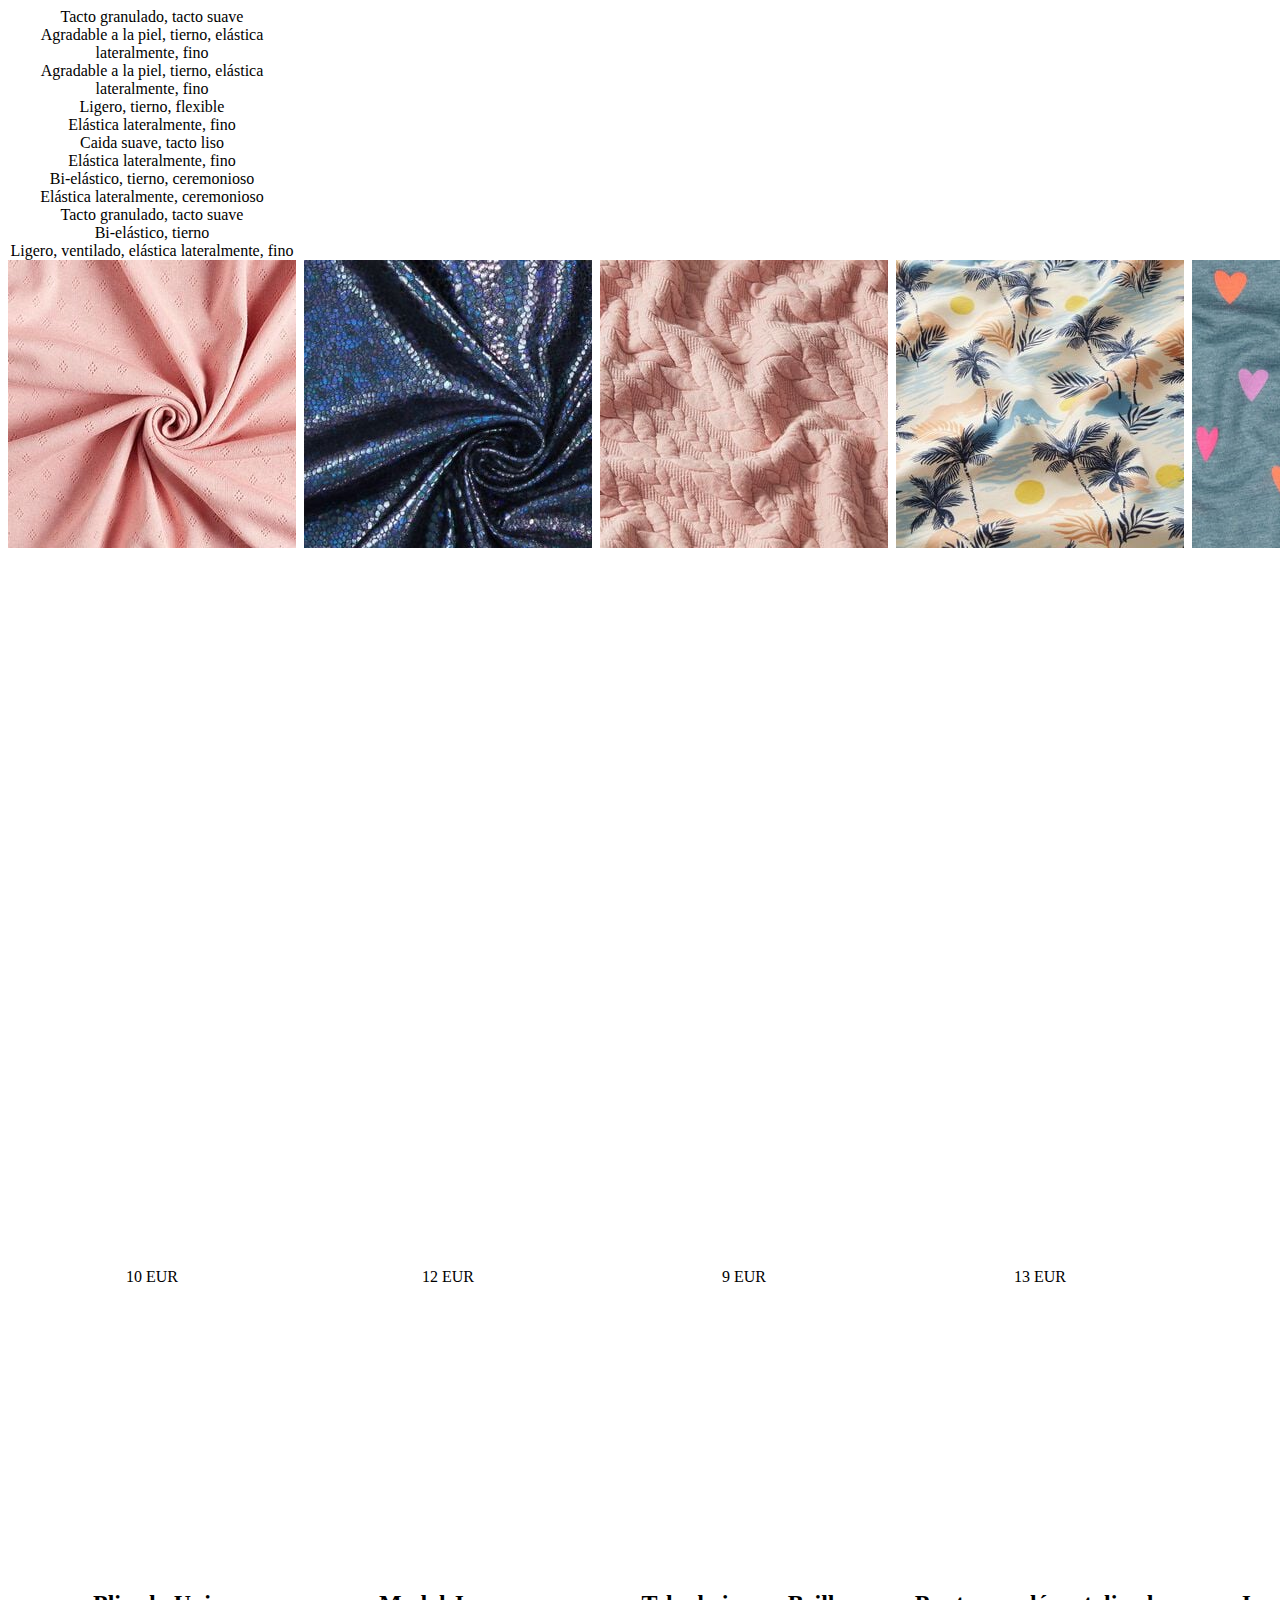
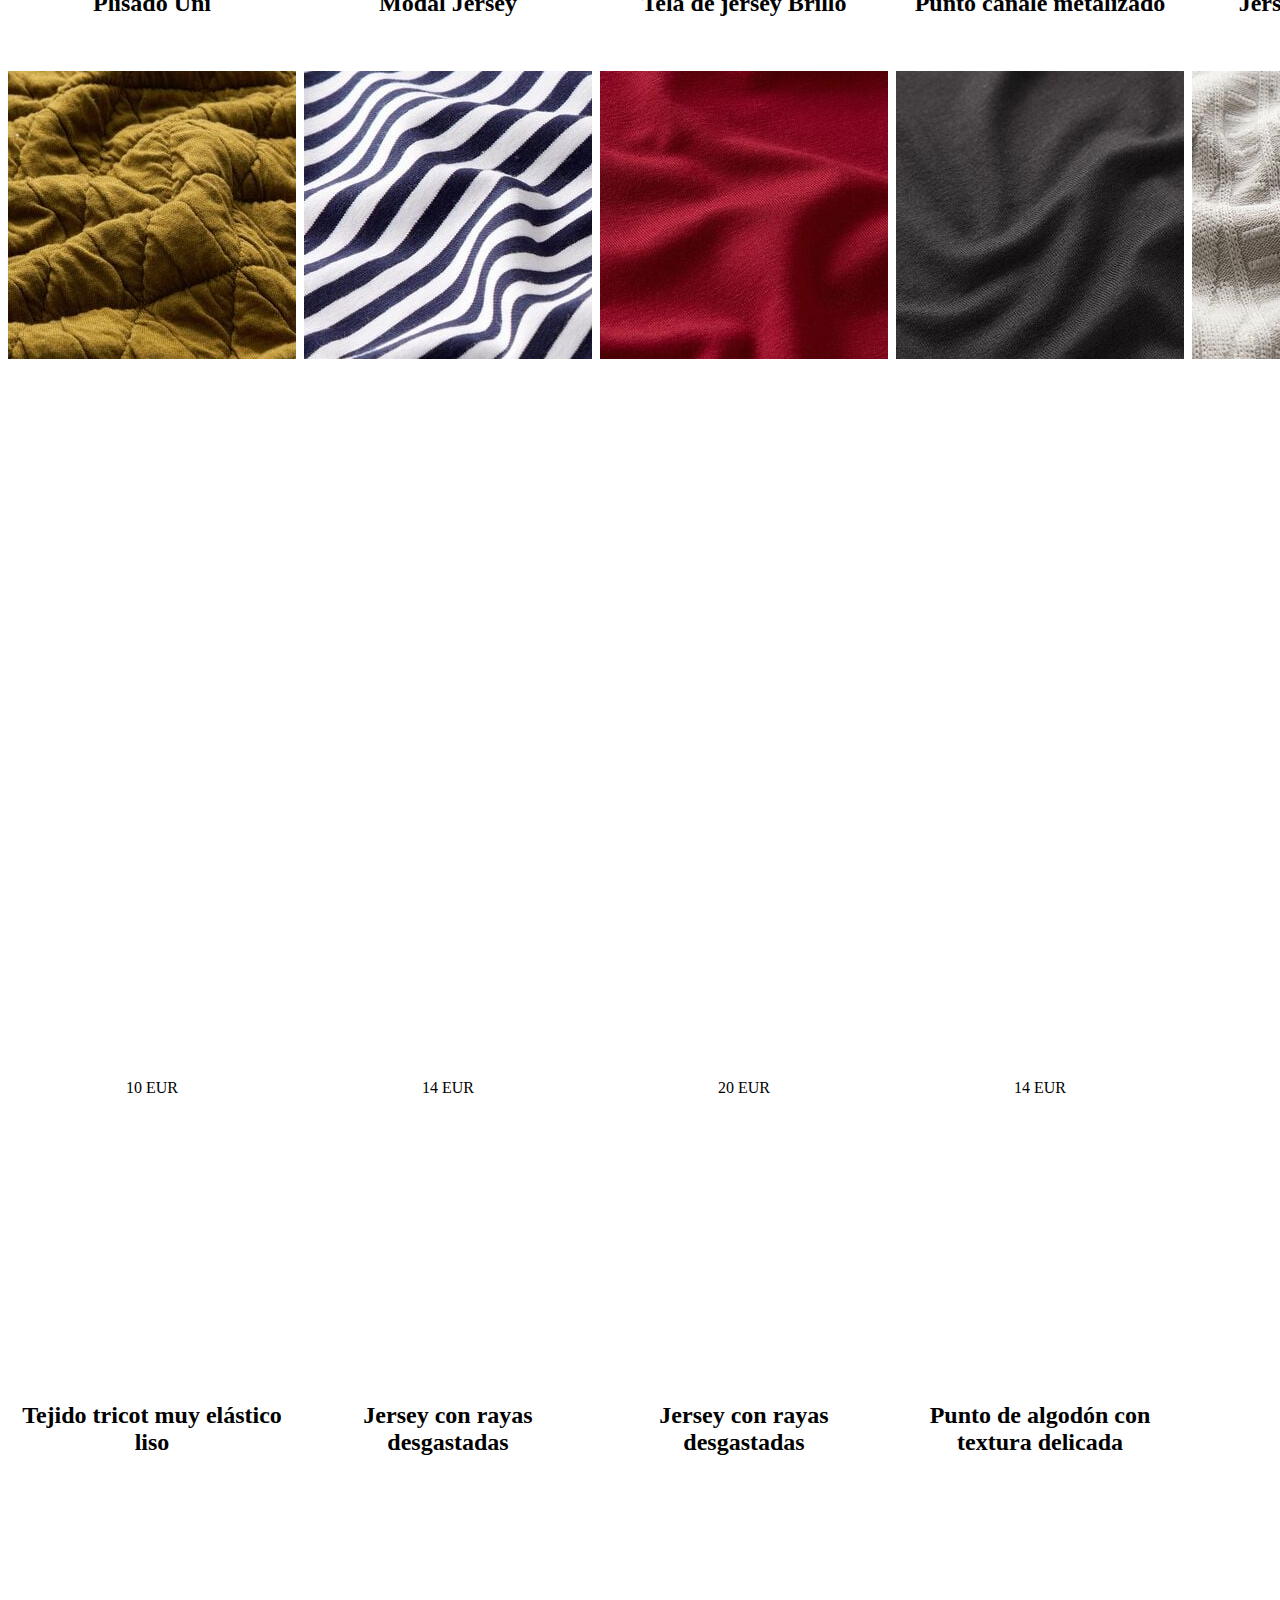
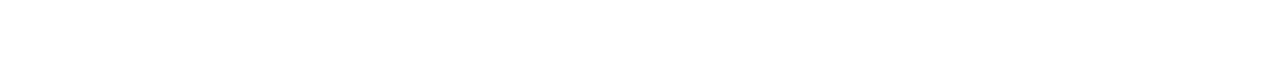
==== Practica5/index.html @ 20f86b6c "no message" ====
<!DOCTYPE html>
<html lang="es">
<head>
    <meta charset="UTF-8">
    <meta name="viewport" content="width=device-width, initial-scale=1.0">
    <title>Aula Textiles</title>
    <link rel="stylesheet" href="styles.css">

</head>
<body>
    <div class="container">
        <div class="producto1"></div>
        <div class="producto2"></div>
        <div class="producto3"></div>
        <div class="producto4"></div>
        <div class="producto5"></div>
        <div class="producto6"></div>
        <div class="producto7"></div>
        <div class="producto8"></div>
        <div class="producto9"></div>
        <div class="producto10"></div>
        <div class="producto11"></div>
        <div class="producto12"></div>
        <div class="producto_foto1"><img src="1.jpg" alt=""></div>
        <div class="producto_foto2"><img src="2.jpg" alt=""></div>
        <div class="producto_foto3"><img src="3.jpg" alt=""></div>
        <div class="producto_foto4"><img src="4.jpg" alt=""></div>
        <div class="producto_foto5"><img src="5.jpg" alt=""></div>
        <div class="producto_foto6"><img src="6.jpg" alt=""></div>
        <div class="producto_foto7"><img src="7.jpg" alt=""></div>
        <div class="producto_foto8"><img src="8.jpg" alt=""></div>
        <div class="producto_foto9"><img src="9.jpg" alt=""></div>
        <div class="producto_foto10"><img src="10.jpg" alt=""></div>
        <div class="producto_foto11"><img src="11.jpg" alt=""></div>
        <div class="producto_foto12"><img src="12.jpg" alt=""></div>
        <div class="producto_precio1">10 EUR</div>
        <div class="producto_precio2">12 EUR</div>
        <div class="producto_precio3">9 EUR</div>
        <div class="producto_precio4">13 EUR</div>
        <div class="producto_precio5">5 EUR</div>
        <div class="producto_precio6">8 EUR</div>
        <div class="producto_precio7">10 EUR</div>
        <div class="producto_precio8">14 EUR</div>
        <div class="producto_precio9">20 EUR</div>
        <div class="producto_precio10">14 EUR</div>
        <div class="producto_precio11">6 EUR</div>
        <div class="producto_precio12">9 EUR</div>
    <div class="discripciones">
        <div class="descripcion3">Tacto granulado, tacto suave</div>
        <div class="descripcion1">Agradable a la piel, tierno, elástica lateralmente, fino</div>
        <div class="descripcion2">Agradable a la piel, tierno, elástica lateralmente, fino</div>
        <div class="descripcion4">Ligero, tierno, flexible</div>
        <div class="descripcion5">Elástica lateralmente, fino</div>
        <div class="descripcion6">Caida suave, tacto liso</div>
        <div class="descripcion7">Elástica lateralmente, fino</div>
        <div class="descripcion8">Bi-elástico, tierno, ceremonioso</div>
        <div class="descripcion9">Elástica lateralmente, ceremonioso</div>
        <div class="descripcion10">Tacto granulado, tacto suave</div>
        <div class="descripcion11">Bi-elástico, tierno</div>
        <div class="descripcion12">Ligero, ventilado, elástica lateralmente, fino</div>
    </div>

        <div class="precio1"><h2>Plisado Uni</h2></div>
        <div class="precio2"><h2>Modal Jersey</h2></div>
        <div class="precio3"><h2>Tela de jersey Brillo</h2></div>
        <div class="precio4"><h2>Punto canalé metalizado</h2></div>
        <div class="precio5"><h2>Jersey Krinkel Uni</h2></div>
        <div class="precio6"><h2>Tejido bañador SPF 50</h2></div>
        <div class="precio7"><h2>Tejido tricot muy elástico liso</h2></div>
        <div class="precio8"><h2>Jersey con rayas desgastadas</h2></div>
        <div class="precio9"><h2>Jersey con rayas desgastadas</h2></div>
        <div class="precio10"><h2>Punto de algodón con textura delicada</h2></div>
        <div class="precio11"><h2></h2></div>
        <div class="precio12"><h2></h2></div>
      </div>
</body>
</html>
---- Practica5/styles.css ----
.container {  display: grid;
    grid-template-columns: 1fr 1fr 1fr 1fr 1fr 1fr;
    grid-template-rows: 0.7fr 4fr 0.6fr 0.6fr 0.4fr 4fr 0.6fr 0.6fr 0.4fr 0.7fr;
    gap: 0px 8px;
    grid-auto-flow: row;
    text-align: center;
  }
  
  .producto1 { grid-area: 2 / 1 / 6 / 2; }
  
  .producto2 { grid-area: 2 / 2 / 6 / 3; }
  
  .producto3 { grid-area: 2 / 3 / 6 / 4; }
  
  .producto4 { grid-area: 2 / 4 / 6 / 5; }
  
  .producto5 { grid-area: 2 / 5 / 6 / 6; }
  
  .producto6 { grid-area: 2 / 6 / 6 / 7; }
  
  .producto7 { grid-area: 6 / 1 / 10 / 2; }
  
  .producto8 { grid-area: 6 / 2 / 10 / 3; }
  
  .producto9 { grid-area: 6 / 3 / 10 / 4; }
  
  .producto10 { grid-area: 6 / 4 / 10 / 5; }
  
  .producto11 { grid-area: 6 / 5 / 10 / 6; }
  
  .producto12 { grid-area: 6 / 6 / 10 / 7; }
  
  .producto_foto1 { grid-area: 2 / 1 / 3 / 2; }
  
  .producto_foto2 { grid-area: 2 / 2 / 3 / 3; }
  
  .producto_foto3 { grid-area: 2 / 3 / 3 / 4; }
  
  .producto_foto4 { grid-area: 2 / 4 / 3 / 5; }
  
  .producto_foto5 { grid-area: 2 / 5 / 3 / 6; }
  
  .producto_foto6 { grid-area: 2 / 6 / 3 / 7; }
  
  .producto_foto7 { grid-area: 6 / 1 / 7 / 2; }
  
  .producto_foto8 { grid-area: 6 / 2 / 7 / 3; }
  
  .producto_foto9 { grid-area: 6 / 3 / 7 / 4; }
  
  .producto_foto10 { grid-area: 6 / 4 / 7 / 5; }
  
  .producto_foto11 { grid-area: 6 / 5 / 7 / 6; }
  
  .producto_foto12 { grid-area: 6 / 6 / 7 / 7; }
  
  .producto_precio1 { grid-area: 3 / 1 / 4 / 2; }
  
  .producto_precio2 { grid-area: 3 / 2 / 4 / 3; }
  
  .producto_precio3 { grid-area: 3 / 3 / 4 / 4; }
  
  .producto_precio4 { grid-area: 3 / 4 / 4 / 5; }
  
  .producto_precio5 { grid-area: 3 / 5 / 4 / 6; }
  
  .producto_precio6 { grid-area: 3 / 6 / 4 / 7; }
  
  .producto_precio7 { grid-area: 7 / 1 / 8 / 2; }
  
  .producto_precio8 { grid-area: 7 / 2 / 8 / 3; }
  
  .producto_precio9 { grid-area: 7 / 3 / 8 / 4; }
  
  .producto_precio10 { grid-area: 7 / 4 / 8 / 5; }
  
  .producto_precio11 { grid-area: 7 / 5 / 8 / 6; }
  
  .producto_precio12 { grid-area: 7 / 6 / 8 / 7; }
  
  .descripcion3 { grid-area: 4 / 3 / 5 / 4; }
  
  .descripcion1 { grid-area: 4 / 1 / 5 / 2; }
  
  .descripcion2 { grid-area: 4 / 2 / 5 / 3; }
  
  .descripcion4 { grid-area: 4 / 4 / 5 / 5; }
  
  .descripcion5 { grid-area: 4 / 5 / 5 / 6; }
  
  .descripcion6 { grid-area: 4 / 6 / 5 / 7; }
  
  .descripcion7 { grid-area: 8 / 1 / 9 / 2; }
  
  .descripcion8 { grid-area: 8 / 2 / 9 / 3; }
  
  .descripcion9 { grid-area: 8 / 3 / 9 / 4; }
  
  .descripcion10 { grid-area: 8 / 4 / 9 / 5; }
  
  .descripcion11 { grid-area: 8 / 5 / 9 / 6; }
  
  .descripcion12 { grid-area: 8 / 6 / 9 / 7; }
  
  .precio1 { grid-area: 5 / 1 / 6 / 2; }
  
  .precio2 { grid-area: 5 / 2 / 6 / 3; }
  
  .precio3 { grid-area: 5 / 3 / 6 / 4; }
  
  .precio4 { grid-area: 5 / 4 / 6 / 5; }
  
  .precio5 { grid-area: 5 / 5 / 6 / 6; }
  
  .precio6 { grid-area: 5 / 6 / 6 / 7; }
  
  .precio7 { grid-area: 9 / 1 / 10 / 2; }
  
  .precio8 { grid-area: 9 / 2 / 10 / 3; }
  
  .precio9 { grid-area: 9 / 3 / 10 / 4; }
  
  .precio10 { grid-area: 9 / 4 / 10 / 5; }
  
  .precio11 { grid-area: 9 / 5 / 10 / 6; }
  
  .precio12 { grid-area: 9 / 6 / 10 / 7; }
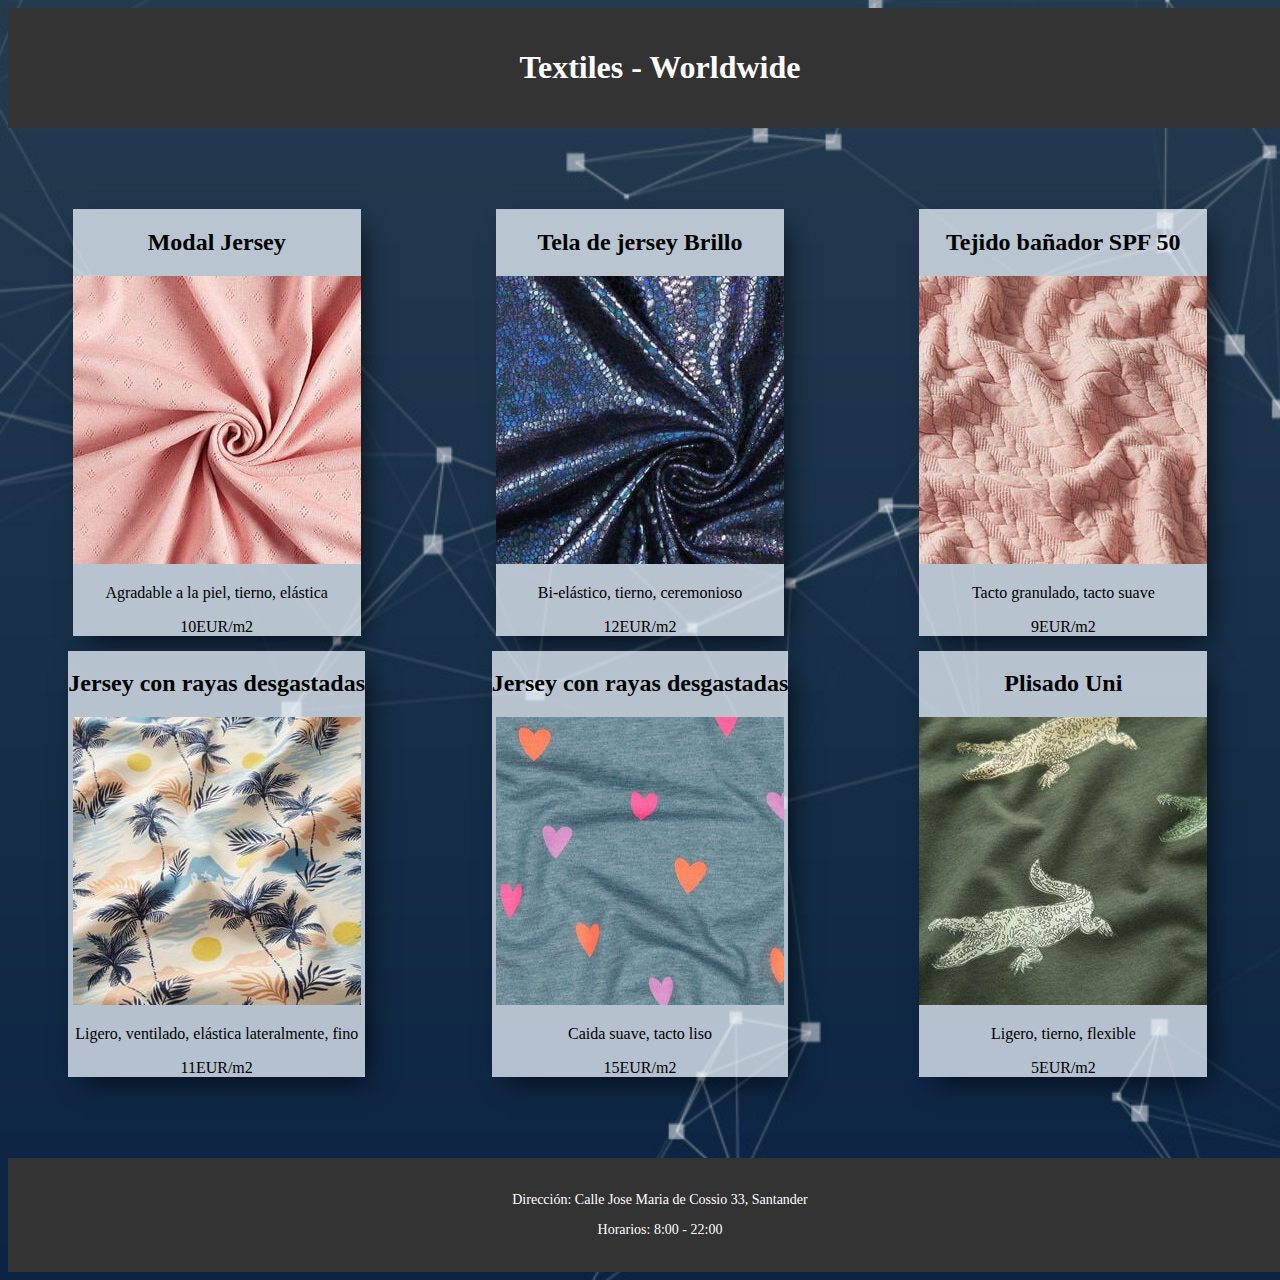
==== commit b7193390: "no message" ====
--- a/Practica5/index.html
+++ b/Practica5/index.html
@@ -5,73 +5,56 @@
     <meta name="viewport" content="width=device-width, initial-scale=1.0">
     <title>Aula Textiles</title>
     <link rel="stylesheet" href="styles.css">
-
 </head>
 <body>
+    <header>
+        <h1>Textiles - Worldwide</h1>
+    </header>
+    
+
+
     <div class="container">
-        <div class="producto1"></div>
-        <div class="producto2"></div>
-        <div class="producto3"></div>
-        <div class="producto4"></div>
-        <div class="producto5"></div>
-        <div class="producto6"></div>
-        <div class="producto7"></div>
-        <div class="producto8"></div>
-        <div class="producto9"></div>
-        <div class="producto10"></div>
-        <div class="producto11"></div>
-        <div class="producto12"></div>
-        <div class="producto_foto1"><img src="1.jpg" alt=""></div>
-        <div class="producto_foto2"><img src="2.jpg" alt=""></div>
-        <div class="producto_foto3"><img src="3.jpg" alt=""></div>
-        <div class="producto_foto4"><img src="4.jpg" alt=""></div>
-        <div class="producto_foto5"><img src="5.jpg" alt=""></div>
-        <div class="producto_foto6"><img src="6.jpg" alt=""></div>
-        <div class="producto_foto7"><img src="7.jpg" alt=""></div>
-        <div class="producto_foto8"><img src="8.jpg" alt=""></div>
-        <div class="producto_foto9"><img src="9.jpg" alt=""></div>
-        <div class="producto_foto10"><img src="10.jpg" alt=""></div>
-        <div class="producto_foto11"><img src="11.jpg" alt=""></div>
-        <div class="producto_foto12"><img src="12.jpg" alt=""></div>
-        <div class="producto_precio1">10 EUR</div>
-        <div class="producto_precio2">12 EUR</div>
-        <div class="producto_precio3">9 EUR</div>
-        <div class="producto_precio4">13 EUR</div>
-        <div class="producto_precio5">5 EUR</div>
-        <div class="producto_precio6">8 EUR</div>
-        <div class="producto_precio7">10 EUR</div>
-        <div class="producto_precio8">14 EUR</div>
-        <div class="producto_precio9">20 EUR</div>
-        <div class="producto_precio10">14 EUR</div>
-        <div class="producto_precio11">6 EUR</div>
-        <div class="producto_precio12">9 EUR</div>
-    <div class="discripciones">
-        <div class="descripcion3">Tacto granulado, tacto suave</div>
-        <div class="descripcion1">Agradable a la piel, tierno, elástica lateralmente, fino</div>
-        <div class="descripcion2">Agradable a la piel, tierno, elástica lateralmente, fino</div>
-        <div class="descripcion4">Ligero, tierno, flexible</div>
-        <div class="descripcion5">Elástica lateralmente, fino</div>
-        <div class="descripcion6">Caida suave, tacto liso</div>
-        <div class="descripcion7">Elástica lateralmente, fino</div>
-        <div class="descripcion8">Bi-elástico, tierno, ceremonioso</div>
-        <div class="descripcion9">Elástica lateralmente, ceremonioso</div>
-        <div class="descripcion10">Tacto granulado, tacto suave</div>
-        <div class="descripcion11">Bi-elástico, tierno</div>
-        <div class="descripcion12">Ligero, ventilado, elástica lateralmente, fino</div>
-    </div>
+        <div class="producto1">
+            <div class="nombre1"><h2>Modal Jersey</h2></div>
+            <div class="foto1"><img src="1.jpg" alt=""></div>
+            <div class="description1"><p>Agradable a la piel, tierno, elástica</p></div>
+            <div class="precio1">10EUR/m2</div>
+        </div>
+        <div class="producto2">
+            <div class="nombre2"><h2>Tela de jersey Brillo</h2></div>
+            <div class="foto2"><img src="2.jpg" alt=""></div>
+            <div class="description2"><p>Bi-elástico, tierno, ceremonioso</p></div>
+            <div class="precio2">12EUR/m2</div>
+        </div>
+        <div class="producto3">
+            <div class="nombre3"><h2>Tejido bañador SPF 50</h2></div>
+            <div class="foto3"><img src="3.jpg" alt=""></div>
+            <div class="description3"><p>Tacto granulado, tacto suave</p></div>
+            <div class="precio3">9EUR/m2</div>
+        </div>
+        <div class="producto4">
+            <div class="nombre4"><h2>Jersey con rayas desgastadas</h2></div>
+            <div class="foto4"><img src="4.jpg" alt=""></div>
+            <div class="description4"><p>Ligero, ventilado, elástica lateralmente, fino</p></div>
+            <div class="precio4">11EUR/m2</div>
+        </div>
+        <div class="producto5">
+            <div class="nombre5"><h2>Jersey con rayas desgastadas</h2></div>
+            <div class="foto5"><img src="5.jpg" alt=""></div>
+            <div class="description5"><p>Caida suave, tacto liso</p></div>
+            <div class="precio5">15EUR/m2</div>
+        </div>
+        <div class="producto6">
+        <div class="nombre6"><h2>Plisado Uni</h2></div>
+        <div class="foto6"><img src="6.jpg" alt=""></div>
+        <div class="description6"><p>Ligero, tierno, flexible</p></div>
+        <div class="precio6">5EUR/m2</div>
+        </div>
+      </div>
 
-        <div class="precio1"><h2>Plisado Uni</h2></div>
-        <div class="precio2"><h2>Modal Jersey</h2></div>
-        <div class="precio3"><h2>Tela de jersey Brillo</h2></div>
-        <div class="precio4"><h2>Punto canalé metalizado</h2></div>
-        <div class="precio5"><h2>Jersey Krinkel Uni</h2></div>
-        <div class="precio6"><h2>Tejido bañador SPF 50</h2></div>
-        <div class="precio7"><h2>Tejido tricot muy elástico liso</h2></div>
-        <div class="precio8"><h2>Jersey con rayas desgastadas</h2></div>
-        <div class="precio9"><h2>Jersey con rayas desgastadas</h2></div>
-        <div class="precio10"><h2>Punto de algodón con textura delicada</h2></div>
-        <div class="precio11"><h2></h2></div>
-        <div class="precio12"><h2></h2></div>
-      </div>
+      <footer>
+        <p>Dirección: Calle Jose Maria de Cossio 33, Santander</p>
+        <p>Horarios: 8:00 - 22:00</p>
+      </footer>
 </body>
 </html>--- a/Practica5/styles.css
+++ b/Practica5/styles.css
@@ -1,128 +1,147 @@
 .container {  display: grid;
-    grid-template-columns: 1fr 1fr 1fr 1fr 1fr 1fr;
-    grid-template-rows: 0.7fr 4fr 0.6fr 0.6fr 0.4fr 4fr 0.6fr 0.6fr 0.4fr 0.7fr;
-    gap: 0px 8px;
-    grid-auto-flow: row;
-    text-align: center;
-  }
-  
-  .producto1 { grid-area: 2 / 1 / 6 / 2; }
-  
-  .producto2 { grid-area: 2 / 2 / 6 / 3; }
-  
-  .producto3 { grid-area: 2 / 3 / 6 / 4; }
-  
-  .producto4 { grid-area: 2 / 4 / 6 / 5; }
-  
-  .producto5 { grid-area: 2 / 5 / 6 / 6; }
-  
-  .producto6 { grid-area: 2 / 6 / 6 / 7; }
-  
-  .producto7 { grid-area: 6 / 1 / 10 / 2; }
-  
-  .producto8 { grid-area: 6 / 2 / 10 / 3; }
-  
-  .producto9 { grid-area: 6 / 3 / 10 / 4; }
-  
-  .producto10 { grid-area: 6 / 4 / 10 / 5; }
-  
-  .producto11 { grid-area: 6 / 5 / 10 / 6; }
-  
-  .producto12 { grid-area: 6 / 6 / 10 / 7; }
-  
-  .producto_foto1 { grid-area: 2 / 1 / 3 / 2; }
-  
-  .producto_foto2 { grid-area: 2 / 2 / 3 / 3; }
-  
-  .producto_foto3 { grid-area: 2 / 3 / 3 / 4; }
-  
-  .producto_foto4 { grid-area: 2 / 4 / 3 / 5; }
-  
-  .producto_foto5 { grid-area: 2 / 5 / 3 / 6; }
-  
-  .producto_foto6 { grid-area: 2 / 6 / 3 / 7; }
-  
-  .producto_foto7 { grid-area: 6 / 1 / 7 / 2; }
-  
-  .producto_foto8 { grid-area: 6 / 2 / 7 / 3; }
-  
-  .producto_foto9 { grid-area: 6 / 3 / 7 / 4; }
-  
-  .producto_foto10 { grid-area: 6 / 4 / 7 / 5; }
-  
-  .producto_foto11 { grid-area: 6 / 5 / 7 / 6; }
-  
-  .producto_foto12 { grid-area: 6 / 6 / 7 / 7; }
-  
-  .producto_precio1 { grid-area: 3 / 1 / 4 / 2; }
-  
-  .producto_precio2 { grid-area: 3 / 2 / 4 / 3; }
-  
-  .producto_precio3 { grid-area: 3 / 3 / 4 / 4; }
-  
-  .producto_precio4 { grid-area: 3 / 4 / 4 / 5; }
-  
-  .producto_precio5 { grid-area: 3 / 5 / 4 / 6; }
-  
-  .producto_precio6 { grid-area: 3 / 6 / 4 / 7; }
-  
-  .producto_precio7 { grid-area: 7 / 1 / 8 / 2; }
-  
-  .producto_precio8 { grid-area: 7 / 2 / 8 / 3; }
-  
-  .producto_precio9 { grid-area: 7 / 3 / 8 / 4; }
-  
-  .producto_precio10 { grid-area: 7 / 4 / 8 / 5; }
-  
-  .producto_precio11 { grid-area: 7 / 5 / 8 / 6; }
-  
-  .producto_precio12 { grid-area: 7 / 6 / 8 / 7; }
-  
-  .descripcion3 { grid-area: 4 / 3 / 5 / 4; }
-  
-  .descripcion1 { grid-area: 4 / 1 / 5 / 2; }
-  
-  .descripcion2 { grid-area: 4 / 2 / 5 / 3; }
-  
-  .descripcion4 { grid-area: 4 / 4 / 5 / 5; }
-  
-  .descripcion5 { grid-area: 4 / 5 / 5 / 6; }
-  
-  .descripcion6 { grid-area: 4 / 6 / 5 / 7; }
-  
-  .descripcion7 { grid-area: 8 / 1 / 9 / 2; }
-  
-  .descripcion8 { grid-area: 8 / 2 / 9 / 3; }
-  
-  .descripcion9 { grid-area: 8 / 3 / 9 / 4; }
-  
-  .descripcion10 { grid-area: 8 / 4 / 9 / 5; }
-  
-  .descripcion11 { grid-area: 8 / 5 / 9 / 6; }
-  
-  .descripcion12 { grid-area: 8 / 6 / 9 / 7; }
-  
-  .precio1 { grid-area: 5 / 1 / 6 / 2; }
-  
-  .precio2 { grid-area: 5 / 2 / 6 / 3; }
-  
-  .precio3 { grid-area: 5 / 3 / 6 / 4; }
-  
-  .precio4 { grid-area: 5 / 4 / 6 / 5; }
-  
-  .precio5 { grid-area: 5 / 5 / 6 / 6; }
-  
-  .precio6 { grid-area: 5 / 6 / 6 / 7; }
-  
-  .precio7 { grid-area: 9 / 1 / 10 / 2; }
-  
-  .precio8 { grid-area: 9 / 2 / 10 / 3; }
-  
-  .precio9 { grid-area: 9 / 3 / 10 / 4; }
-  
-  .precio10 { grid-area: 9 / 4 / 10 / 5; }
-  
-  .precio11 { grid-area: 9 / 5 / 10 / 6; }
-  
-  .precio12 { grid-area: 9 / 6 / 10 / 7; }
-  +  grid-template-columns: 1fr 1fr 1fr;
+  grid-template-rows: 1fr 4fr 0.6fr 0.6fr 0.6fr 4fr 0.6fr 0.6fr 0.6fr 1fr;
+  gap: 15px 6px;
+  grid-auto-flow: row;
+  justify-content: center;
+  align-content: center;
+  justify-items: center;
+  align-items: center;
+}
+
+body{
+  background-image: url('back.jpg'); 
+  background-size: cover;
+
+}
+
+.producto1 { grid-area: 2 / 1 / 6 / 2; 
+  background-color: rgba(240, 248, 255, 0.738);
+  justify-content: center;
+  align-content: center;
+  justify-items: center;
+  align-items: center;
+  -webkit-box-shadow: 9px 11px 26px -8px rgba(0,0,0,0.75);
+-moz-box-shadow: 9px 11px 26px -8px rgba(0,0,0,0.75);
+box-shadow: 9px 11px 26px -8px rgba(0,0,0,0.75);}
+
+.producto2 { grid-area: 2 / 2 / 6 / 3; 
+  background-color: rgba(240, 248, 255, 0.738);
+  justify-content: center;
+  align-content: center;
+  justify-items: center;
+  align-items: center;
+  -webkit-box-shadow: 9px 11px 26px -8px rgba(0,0,0,0.75);
+  -moz-box-shadow: 9px 11px 26px -8px rgba(0,0,0,0.75);
+  box-shadow: 9px 11px 26px -8px rgba(0,0,0,0.75);}
+
+.producto3 { grid-area: 2 / 3 / 6 / 4; 
+  background-color: rgba(240, 248, 255, 0.738);
+  justify-content: center;
+  align-content: center;
+  justify-items: center;
+  align-items: center;
+  -webkit-box-shadow: 9px 11px 26px -8px rgba(0,0,0,0.75);
+  -moz-box-shadow: 9px 11px 26px -8px rgba(0,0,0,0.75);
+  box-shadow: 9px 11px 26px -8px rgba(0,0,0,0.75);}
+
+.producto4 { grid-area: 6 / 1 / 10 / 2; 
+  background-color: rgba(240, 248, 255, 0.738);
+  justify-content: center;
+  align-content: center;
+  justify-items: center;
+  align-items: center;
+  -webkit-box-shadow: 9px 11px 26px -8px rgba(0,0,0,0.75);
+  -moz-box-shadow: 9px 11px 26px -8px rgba(0,0,0,0.75);
+  box-shadow: 9px 11px 26px -8px rgba(0,0,0,0.75);}
+
+.producto5 { grid-area: 6 / 2 / 10 / 3; 
+  background-color: rgba(240, 248, 255, 0.738);
+  justify-content: center;
+  align-content: center;
+  justify-items: center;
+  align-items: center;
+  -webkit-box-shadow: 9px 11px 26px -8px rgba(0,0,0,0.75);
+  -moz-box-shadow: 9px 11px 26px -8px rgba(0,0,0,0.75);
+  box-shadow: 9px 11px 26px -8px rgba(0,0,0,0.75);}
+
+.producto6 { grid-area: 6 / 3 / 10 / 4; 
+  background-color: rgba(240, 248, 255, 0.738);
+  justify-content: center;
+  align-content: center;
+  justify-items: center;
+  align-items: center;
+  -webkit-box-shadow: 9px 11px 26px -8px rgba(0,0,0,0.75);
+  -moz-box-shadow: 9px 11px 26px -8px rgba(0,0,0,0.75);
+  box-shadow: 9px 11px 26px -8px rgba(0,0,0,0.75);}
+
+.nombre1 { grid-area: 3 / 1 / 4 / 2; }
+
+.nombre2 { grid-area: 3 / 2 / 4 / 3; }
+
+.nombre3 { grid-area: 3 / 3 / 4 / 4; }
+
+.nombre4 { grid-area: 7 / 1 / 8 / 2; }
+
+.nombre5 { grid-area: 7 / 2 / 8 / 3; }
+
+.nombre6 { grid-area: 7 / 3 / 8 / 4; }
+
+.foto1 { grid-area: 2 / 1 / 3 / 2; }
+
+.foto2 { grid-area: 2 / 2 / 3 / 3; }
+
+.foto3 { grid-area: 2 / 3 / 3 / 4; }
+
+.foto4 { grid-area: 6 / 1 / 7 / 2; }
+
+.foto5 { grid-area: 6 / 2 / 7 / 3; }
+
+.foto6 { grid-area: 6 / 3 / 7 / 4; }
+
+.description1 { grid-area: 4 / 1 / 5 / 2; }
+
+.description2 { grid-area: 4 / 2 / 5 / 3; }
+
+.description3 { grid-area: 4 / 3 / 5 / 4; }
+
+.description4 { grid-area: 8 / 1 / 9 / 2; }
+
+.description5 { grid-area: 8 / 2 / 9 / 3; }
+
+.description6 { grid-area: 8 / 3 / 9 / 4; }
+
+.precio1 { grid-area: 5 / 1 / 6 / 2; }
+
+.precio2 { grid-area: 5 / 2 / 6 / 3; }
+
+.precio3 { grid-area: 5 / 3 / 6 / 4; }
+
+.precio4 { grid-area: 9 / 1 / 10 / 2; }
+
+.precio5 { grid-area: 9 / 2 / 10 / 3; }
+
+.precio6 { grid-area: 9 / 3 / 10 / 4; }
+
+header, footer {
+  justify-content: center;
+  align-content: center;
+  justify-items: center;
+  align-items: center;
+  background-color: #333333;
+  color: #fff;
+  padding: 20px;
+  width: 100%;
+
+}
+
+header h1 {
+  justify-content: center;
+  align-content: center;
+  justify-items: center;
+  align-items: center;
+}
+
+header p, footer p {
+  font-size: 14px;
+}